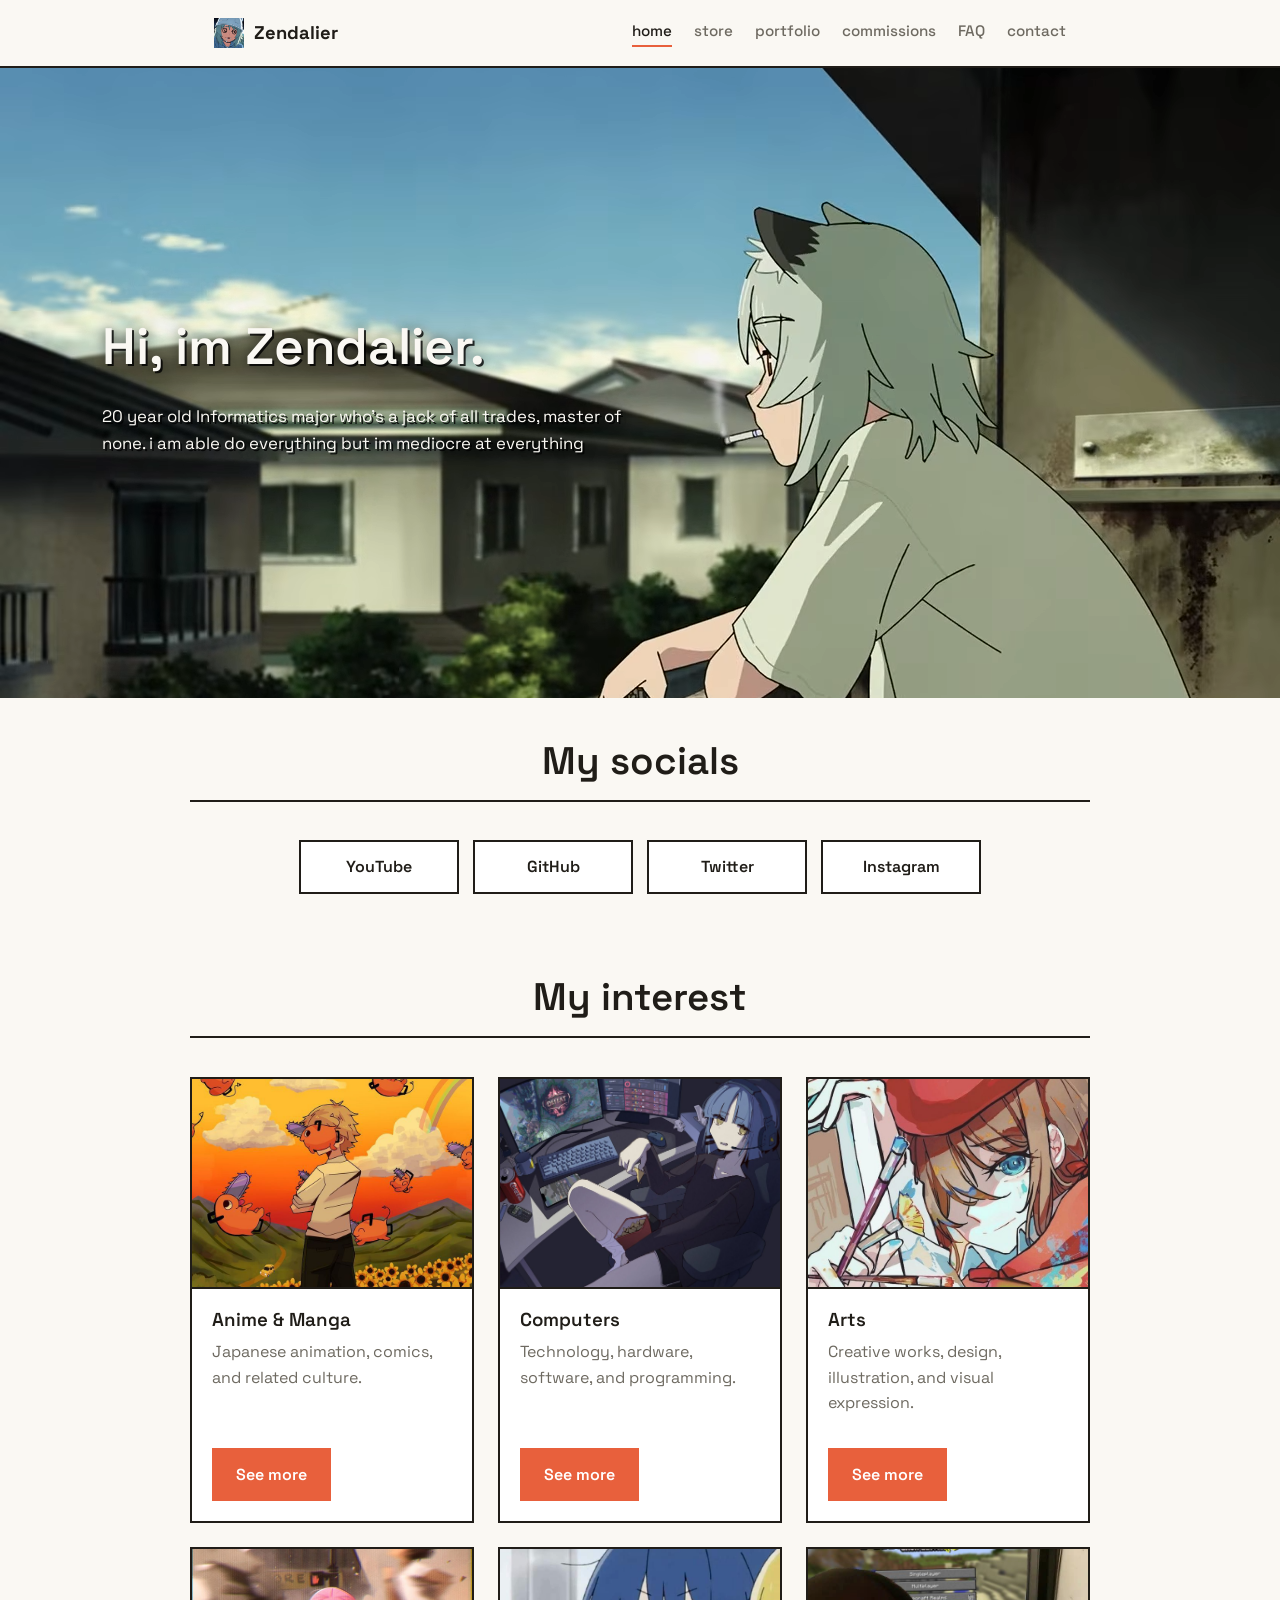
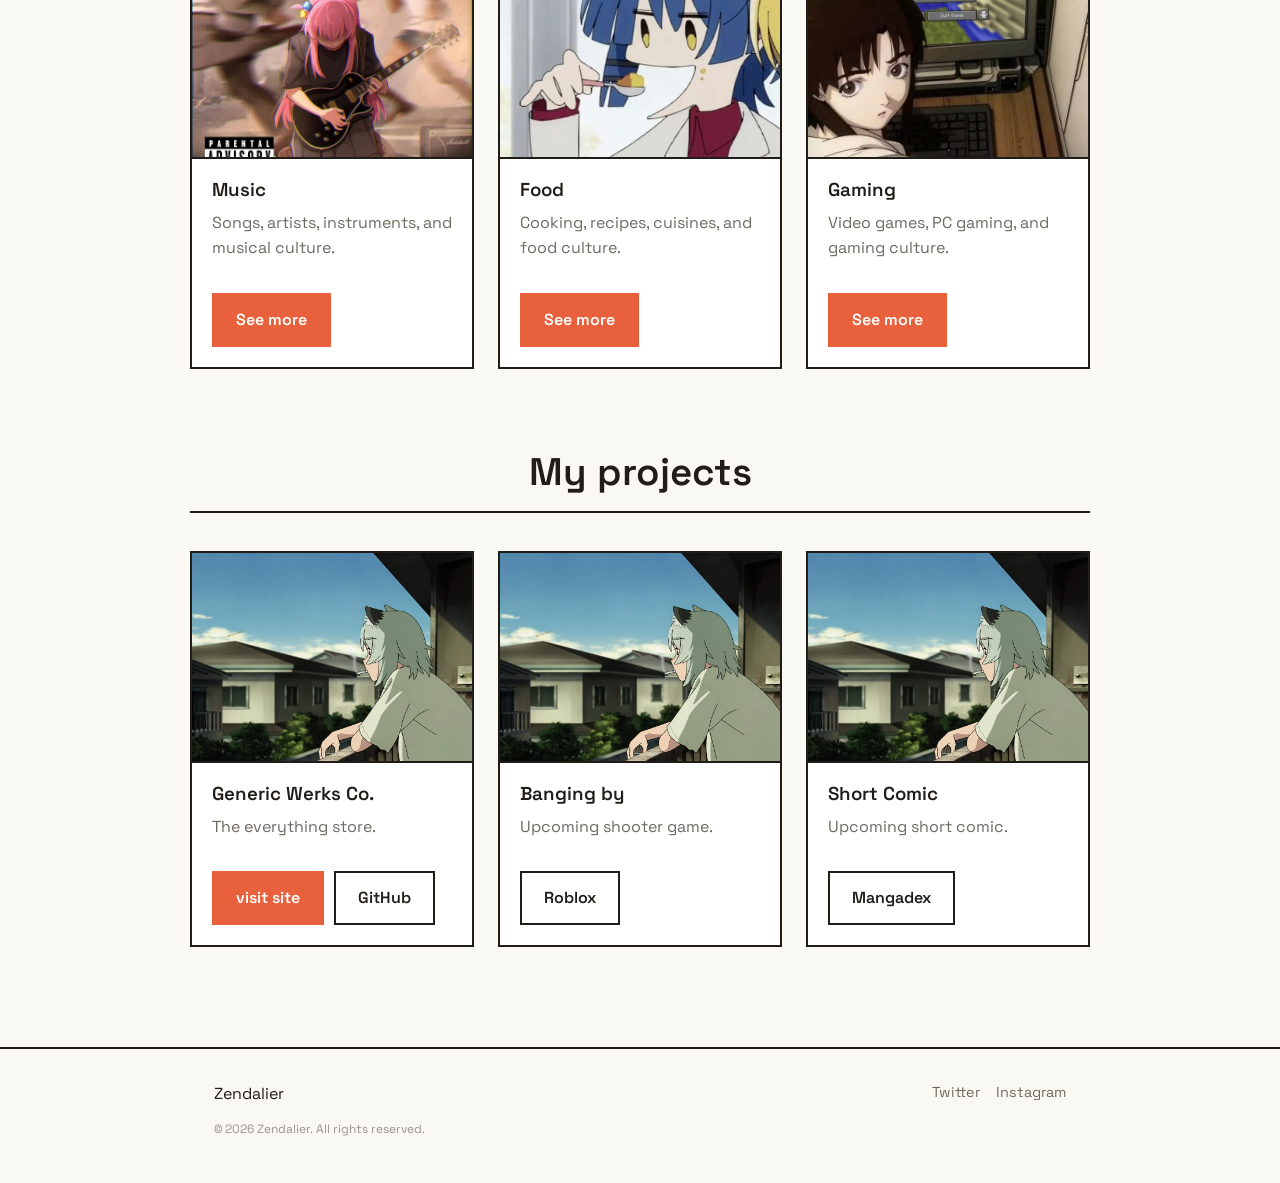
==== index.html @ 74c923c3 "initial commit" ====
<!DOCTYPE html>
<html lang="en">
<head>
  <meta charset="UTF-8">
  <meta name="viewport" content="width=device-width, initial-scale=1.0">
  <title>Zendalier</title>
  <meta name="description" content="I'm pretending to be an artist!">
  <link rel="stylesheet" href="css/style.css">
  <link rel="icon" type="image/svg+xml" href="favicon.svg">
</head>
<body>

  <header class="site-header">
    <div class="site-header__inner">
      <a class="brand" href="index.html">
        <img src="assets/images/logomark.jpg" alt="">
        Zendalier
      </a>
      <nav class="main-nav" id="main-nav">
        <a href="index.html" aria-current="page">home</a>
        <a href="store.html">store</a>
        <a href="portfolio.html">portfolio</a>
        <a href="commissions.html">commissions</a>
        <a href="faq.html">FAQ</a>
        <a href="contact.html">contact</a>
      </nav>
      <button class="nav-burger" id="nav-burger" aria-label="Toggle menu" aria-expanded="false" aria-controls="main-nav">
        <span></span><span></span><span></span>
      </button>
    </div>
  </header>

  <main>
    <section class="hero">
      <img class="hero__bg" src="assets/images/yanineko.png">
      <div class="hero__content container">
        <h1 class="hero__title">Hi, im Zendalier.</h1>
        <p class="hero__subtitle">20 year old Informatics major who's a jack of all trades, master of none. i am able do everything but im mediocre at everything</p>
      </div>
    </section>

    <section class="socials container">
      <h1 class="socials__title section-title">My socials</h1>
          <div class="socials__links">
            <a class="btn" href="https://www.youtube.com/@zendalier">YouTube</a>
            <a class="btn" href="https://github.com/zendalier">GitHub</a>
            <a class="btn" href="https://x.com/Zendalier">Twitter</a>
            <a class="btn" href="https://www.instagram.com/zendalier/">Instagram</a>

          </div>
    </section>

<section class="interest container">
      <h1 class="interest__title section-title">My interest</h1>
      <div class="card-grid">
        <div class="info-card">
          <img class="info-card__image" src="assets/images/DenjiFlowerBoy.jpg" alt="">
          <div class="info-card__body">
            <h3>Anime & Manga</h3>
            <p>Japanese animation, comics, and related culture.</p>
            <div class="info-card__actions">
              <a class="btn btn--primary" href="https://myanimelist.net/profile/zendalier" target="_blank" rel="noopener">See more</a>
            </div>
          </div>
        </div>
        <div class="info-card">
          <img class="info-card__image" src="assets/images/RyoYamada.jpg" alt="">
          <div class="info-card__body">
            <h3>Computers</h3>
            <p>Technology, hardware, software, and programming.</p>
            <div class="info-card__actions">
              <a class="btn btn--primary" href="https://myanimelist.net/profile/zendalier" target="_blank" rel="noopener">See more</a>
            </div>
          </div>
        </div>
        <div class="info-card">
          <img class="info-card__image" src="assets/images/Artist.jpg" alt="">
          <div class="info-card__body">
            <h3>Arts</h3>
            <p>Creative works, design, illustration, and visual expression.</p>
            <div class="info-card__actions">
              <a class="btn btn--primary" href="https://myanimelist.net/profile/zendalier" target="_blank" rel="noopener">See more</a>
            </div>
          </div>
        </div>
        <div class="info-card">
          <img class="info-card__image" src="assets/images/Bocchi.jpg" alt="">
          <div class="info-card__body">
            <h3>Music</h3>
            <p>Songs, artists, instruments, and musical culture.</p>
            <div class="info-card__actions">
              <a class="btn btn--primary" href="https://myanimelist.net/profile/zendalier" target="_blank" rel="noopener">See more</a>
            </div>
          </div>
        </div>
        <div class="info-card">
          <img class="info-card__image" src="assets/images/RyoEat.jpg" alt="">
          <div class="info-card__body">
            <h3>Food</h3>
            <p>Cooking, recipes, cuisines, and food culture.</p>
            <div class="info-card__actions">
              <a class="btn btn--primary" href="https://myanimelist.net/profile/zendalier" target="_blank" rel="noopener">See more</a>
            </div>
          </div>
        </div>
        <div class="info-card">
          <img class="info-card__image" src="assets/images/LainMinecraft.jpg" alt="">
          <div class="info-card__body">
            <h3>Gaming</h3>
            <p>Video games, PC gaming, and gaming culture.</p>
            <div class="info-card__actions">
              <a class="btn btn--primary" href="https://myanimelist.net/profile/zendalier" target="_blank" rel="noopener">See more</a>
            </div>
          </div>
        </div>
      </div>
    </section>

    <section class="projects container">
      <h1 class="projects__title section-title">My projects</h1>
      <div class="card-grid">
        <div class="info-card">
          <img class="info-card__image" src="assets/images/yanineko.png" alt="">
          <div class="info-card__body">
            <h3>Generic Werks Co.</h3>
            <p>The everything store.</p>
            <div class="info-card__actions">
              <a class="btn btn--primary" href="#" target="_blank" rel="noopener">visit site </a>
              <a class="btn" href="#" target="_blank" rel="noopener">GitHub </a>
            </div>
          </div>
        </div>
        <div class="info-card">
          <img class="info-card__image" src="assets/images/yanineko.png" alt="">
          <div class="info-card__body">
            <h3>Banging by</h3>
            <p>Upcoming shooter game.</p>
            <div class="info-card__actions">
              <a class="btn" href="#" target="_blank" rel="noopener">Roblox </a>
            </div>
          </div>
        </div>
        <div class="info-card">
          <img class="info-card__image" src="assets/images/yanineko.png" alt="">
          <div class="info-card__body">
            <h3>Short Comic</h3>
            <p>Upcoming short comic.</p>
            <div class="info-card__actions">
              <a class="btn" href="#" target="_blank" rel="noopener">Mangadex </a>
            </div>
          </div>
        </div>
      </div>
    </section>
  </main>

  <footer class="site-footer">
    <div class="site-footer__inner">
      <span>Zendalier</span>
      <div class="site-footer__socials">
        <a href="https://x.com/Zendalier" >Twitter</a>
        <a href="https://www.instagram.com/zendalier/" >Instagram</a>
      </div>
      <p class="site-footer__legal">&copy; 2026 Zendalier. All rights reserved.</p>
    </div>
  </footer>

  <script src="js/script.js"></script>
</body>
</html>
---- css/style.css ----
/* =========================================================
   TOKENS — change these to re-theme the whole site
   ========================================================= */
@import url('https://fonts.googleapis.com/css2?family=Space+Grotesk:wght@400;500;600;700&display=swap');

:root {
  --color-bg: #FAF8F3;
  --color-surface: #FFFFFF;
  --color-ink: #201D18;
  --color-ink-soft: #6E6A61;
  --color-border: #E7E2D6;
  --color-accent: #E8603C;
  --color-accent-ink: #7A2E17;

  --font-display: 'Space Grotesk', ui-rounded, system-ui, sans-serif;
  --font-body: 'Space Grotesk', system-ui, sans-serif;

  --radius-md: 0px;
  --radius-lg: 0px;
  --content-width: 900px;
}

/* =========================================================
   RESET / BASE
   ========================================================= */
* { box-sizing: border-box; }
body {
  margin: 0;
  background: var(--color-bg);
  color: var(--color-ink);
  font-family: var(--font-body);
  line-height: 1.6;
}
img { max-width: 100%; display: block; }
a { color: inherit; text-decoration: none; }
h1, h2, h3 {
  font-family: var(--font-display);
  font-weight: 600;
  line-height: 1.2;
  margin: 0 0 0.5em;
}
p { margin: 0 0 1em; color: var(--color-ink-soft); }
:focus-visible { outline: 3px solid var(--color-accent); outline-offset: 2px; }

.container {
  max-width: var(--content-width);
  margin: 0 auto;
  padding: 0 24px;
}

.section-title {
  padding-bottom: 16px;
  border-bottom: 2px solid var(--color-ink);
  margin-bottom: 1em;
}

/* =========================================================
   BUTTONS
   ========================================================= */
.btn {
  display: inline-flex;
  align-items: center;
  gap: 8px;
  padding: 12px 22px; 
  border-radius: 0px;
  border: 2px solid var(--color-ink);
  background: var(--color-surface);
  color: var(--color-ink);
  font-family: var(--font-display);
  font-weight: 600;
}
.btn:hover { background: var(--color-ink); color: var(--color-surface); }
.btn--primary { background: var(--color-accent); border-color: var(--color-accent); color: var(--color-surface); }
.btn--primary:hover { background: var(--color-accent-ink); border-color: var(--color-accent-ink); }

/* =========================================================
   HEADER / NAV
   ========================================================= */
.site-header {
  border-bottom: 2px solid var(--color-ink);
}
.site-header__inner {
  max-width: var(--content-width);
  margin: 0 auto;
  padding: 18px 24px;
  display: flex;
  align-items: center;
  gap: 24px;
}
.brand {
  display: flex;
  align-items: center;
  gap: 10px;
  margin-right: auto;
  font-family: var(--font-display);
  font-weight: 700;
  font-size: 1.15rem;
}
.brand img { width: 30px; height: 30px; }

.main-nav {
  display: flex;
  gap: 22px;
}
.main-nav a {
  font-size: 0.95rem;
  font-weight: 500;
  color: var(--color-ink-soft);
  border-bottom: 2px solid transparent;
  padding-bottom: 2px;
}
.main-nav a:hover,
.main-nav a[aria-current="page"] {
  color: var(--color-ink);
  border-bottom-color: var(--color-accent);
}

.nav-burger {
  display: none;
  flex-direction: column;
  gap: 5px;
  width: 30px;
  background: none;
  border: none;
}
.nav-burger span { display: block; height: 2px; background: var(--color-ink); }

@media (max-width: 640px) {
  .main-nav {
    position: absolute;
    left: 0; right: 0; top: 68px;
    background: var(--color-bg);
    border-bottom: 2px solid var(--color-ink);
    flex-direction: column;
    padding: 14px 24px 18px;
    gap: 10px;
    display: none;
  }
  .main-nav.is-open { display: flex; }
  .nav-burger { display: flex; }
}

/* =========================================================
   HERO (home page)
   ========================================================= */
.hero { padding: 64px 0 40px; }
.hero__title { font-size: clamp(2.2rem, 5vw, 3.2rem); }
.hero__title span { color: var(--color-accent); }
.hero__subtitle { max-width: 50ch; font-size: 1.05rem; }
.hero__actions { display: flex; gap: 14px; margin-top: 8px; flex-wrap: wrap; }

.hero {
  position: relative;
  overflow: hidden;
  min-height: 70vh;
  display: flex;
  align-items: center;
}
.hero__bg {
  position: absolute;
  inset: 0;
  width: 100%;
  height: 100%;
  object-fit: cover;
  object-position: center;
  z-index: 0;
}
.hero__content {
  position: relative;
  z-index: 1;
  margin: 0;
  padding-left: clamp(24px, 8vw, 125px);
  padding-right: 24px;
}
.hero__content .hero__title,
.hero__content .hero__subtitle {
  color: var(--color-bg);
  text-shadow: 2px 2px 0 rgba(0,0,0,0.8), 0 0 12px rgba(0,0,0,0.5);
}

/* =========================================================
   GENERIC PAGE SECTIONS
   ========================================================= */
.page-hero { padding: 56px 0 8px; }
.page-hero h1 { font-size: clamp(2rem, 4vw, 2.6rem); }
.page-hero p { max-width: 60ch; }

.prose { padding: 16px 0 80px; }
.prose h2 { margin-top: 1.6em; font-size: 1.3rem; color: var(--color-ink); }
.prose p { max-width: 66ch; }

/* SOCIALS SECTION */
.socials { padding: 40px 0 40px; text-align: center; }
.socials__title { font-size: clamp(2.2rem, 3vw, 3.2rem); }

.socials__links {
  display: flex;
  justify-content: center;
  flex-wrap: wrap;
  gap: 14px;
  margin-top: 20px;
}
.socials__links .btn {
  min-width: 160px;
  justify-content: center;
}

/* PROJECTS SECTION */
.projects { padding: 40px 0 40px; text-align: center; }
.projects__title { font-size: clamp(2.2rem, 3vw, 3.2rem); }

/* INTEREST SECTION */
.interest { padding: 40px 0 40px; text-align: center; }
.interest__title { font-size: clamp(2.2rem, 3vw, 3.2rem); }

.card-grid {
  display: grid;
  grid-template-columns: repeat(auto-fit, minmax(240px, 1fr));
  gap: 24px;
  margin-top: 24px;
  text-align: left;
}
.info-card {
  display: flex;
  flex-direction: column;
  border: 2px solid var(--color-ink);
  background: var(--color-surface);
}
.info-card__image {
  width: 100%;
  aspect-ratio: 4 / 3;
  object-fit: cover;
  border-bottom: 2px solid var(--color-ink);
}
.info-card__body {
  padding: 20px;
  display: flex;
  flex-direction: column;
  gap: 8px;
  flex: 1;
}
.info-card__body h3 { margin: 0; }
.info-card__body p { flex: 1; }
.info-card__actions {
  display: flex;
  gap: 10px;
  flex-wrap: wrap;
  margin-top: 8px;
}

/* Store redirect page */
.store-card {
  margin-top: 24px;
  padding: 32px;
  border: 2px solid var(--color-ink);
  border-radius: var(--radius-md);
  background: var(--color-surface);
  max-width: 480px;
}
.store-card p { margin-bottom: 20px; }

.portfolio-card {
  margin-top: 24px;
  padding: 32px;
  border: 2px solid var(--color-ink);
  border-radius: var(--radius-md);
  background: var(--color-surface);
  width: 100%;
}
.portfolio-card p { margin-bottom: 20px; }

/* FAQ accordion (native <details>, no JS) */
.faq-item { border-bottom: 1px solid var(--color-border); padding: 16px 0; }
.faq-item summary {
  cursor: pointer;
  font-family: var(--font-display);
  font-weight: 600;
  color: var(--color-ink);
}

.faq-item p { margin: 10px 0 0; }

/* Contact links */
.contact-links {
  display: flex;
  flex-direction: column;
  gap: 12px;
  max-width: 360px;
  margin-top: 24px;
}
.contact-links a {
  display: flex;
  align-items: center;
  justify-content: space-between;
  padding: 14px 18px;
  border: 1.5px solid var(--color-border);
  border-radius: var(--radius-md);
  background: var(--color-surface);
  color: var(--color-ink);
  font-weight: 500;
}
.contact-links a:hover { border-color: var(--color-accent); color: var(--color-accent-ink); }

/* =========================================================
   FOOTER
   ========================================================= */
.site-footer {
  margin-top: 60px;
  border-top: 2px solid var(--color-ink);
}
.site-footer__inner {
  max-width: var(--content-width);
  margin: 0 auto;
  padding: 32px 24px;
  display: flex;
  flex-wrap: wrap;
  justify-content: space-between;
  gap: 14px;
}
.site-footer__socials { display: flex; gap: 16px; }
.site-footer__socials a { font-size: 0.9rem; color: var(--color-ink-soft); }
.site-footer__socials a:hover { color: var(--color-accent-ink); }
.site-footer__legal { width: 100%; font-size: 0.75rem; color: var(--color-ink-soft); opacity: 0.7; }
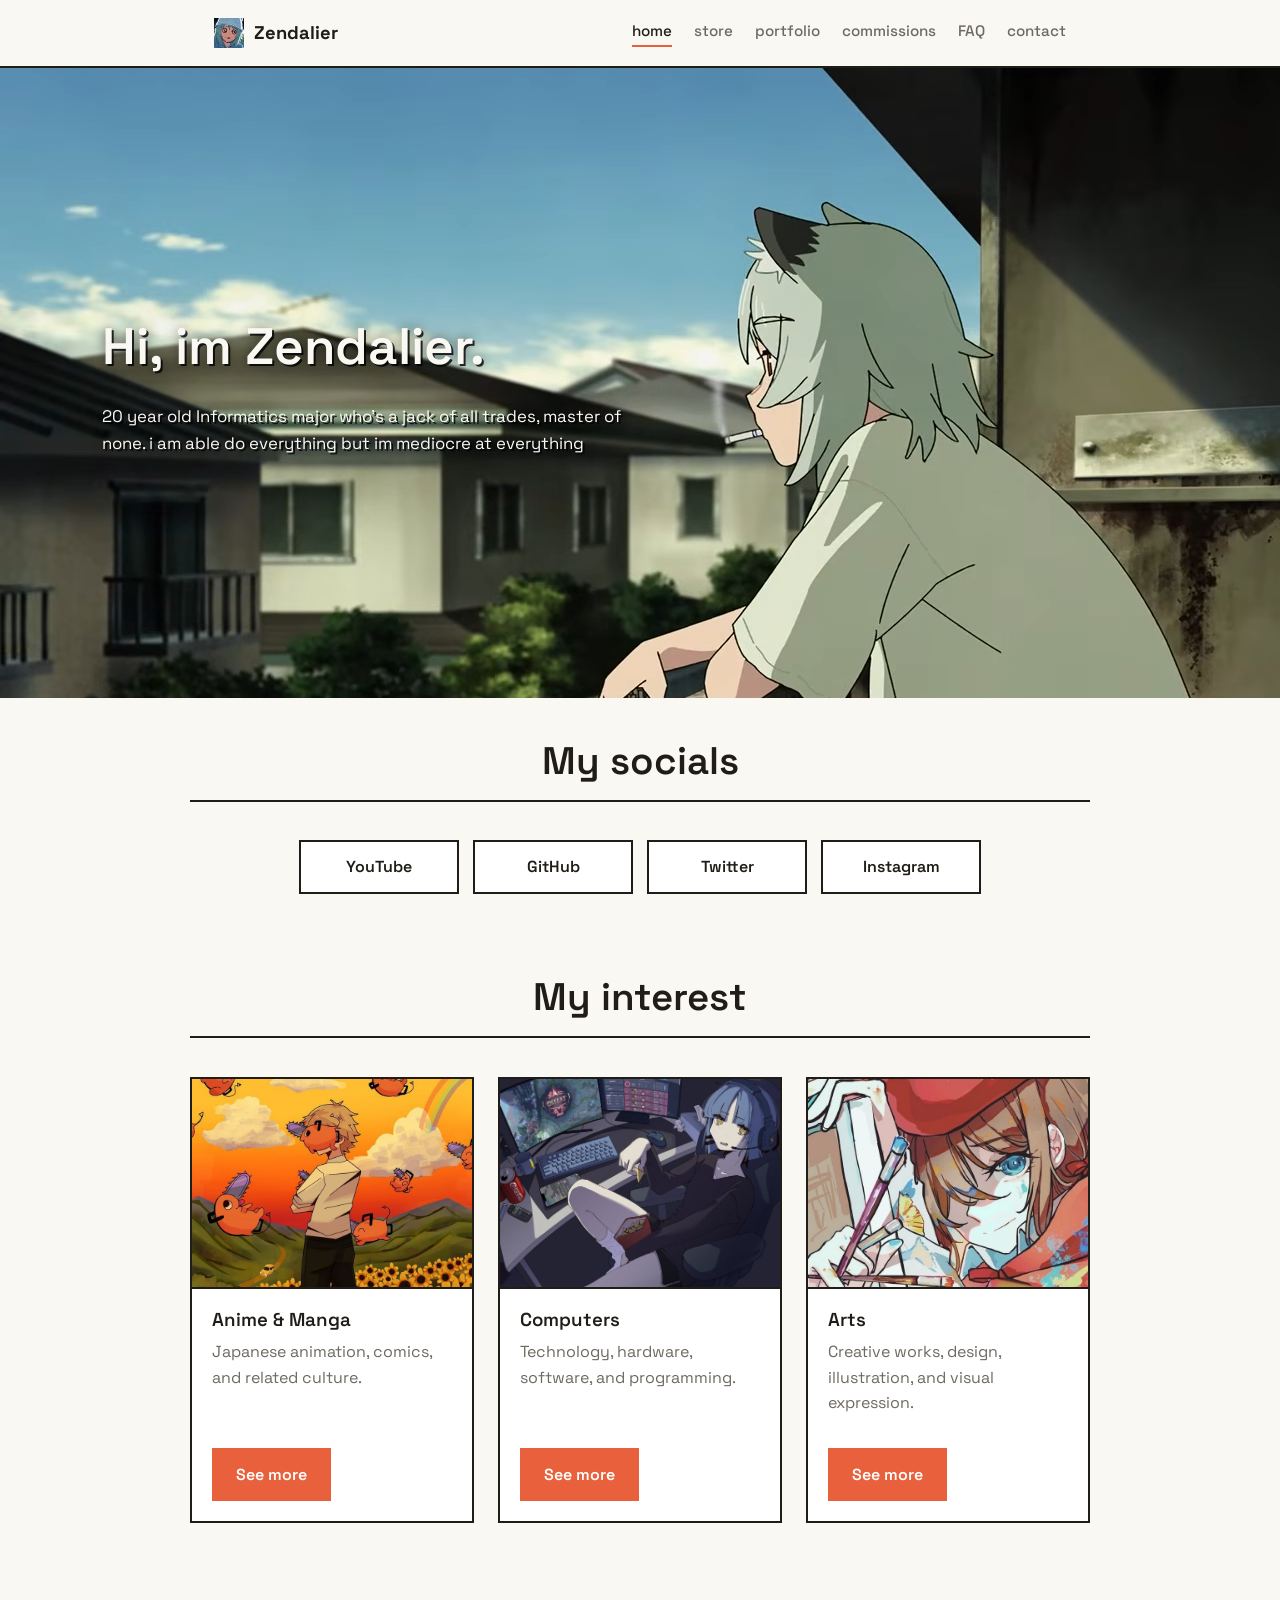
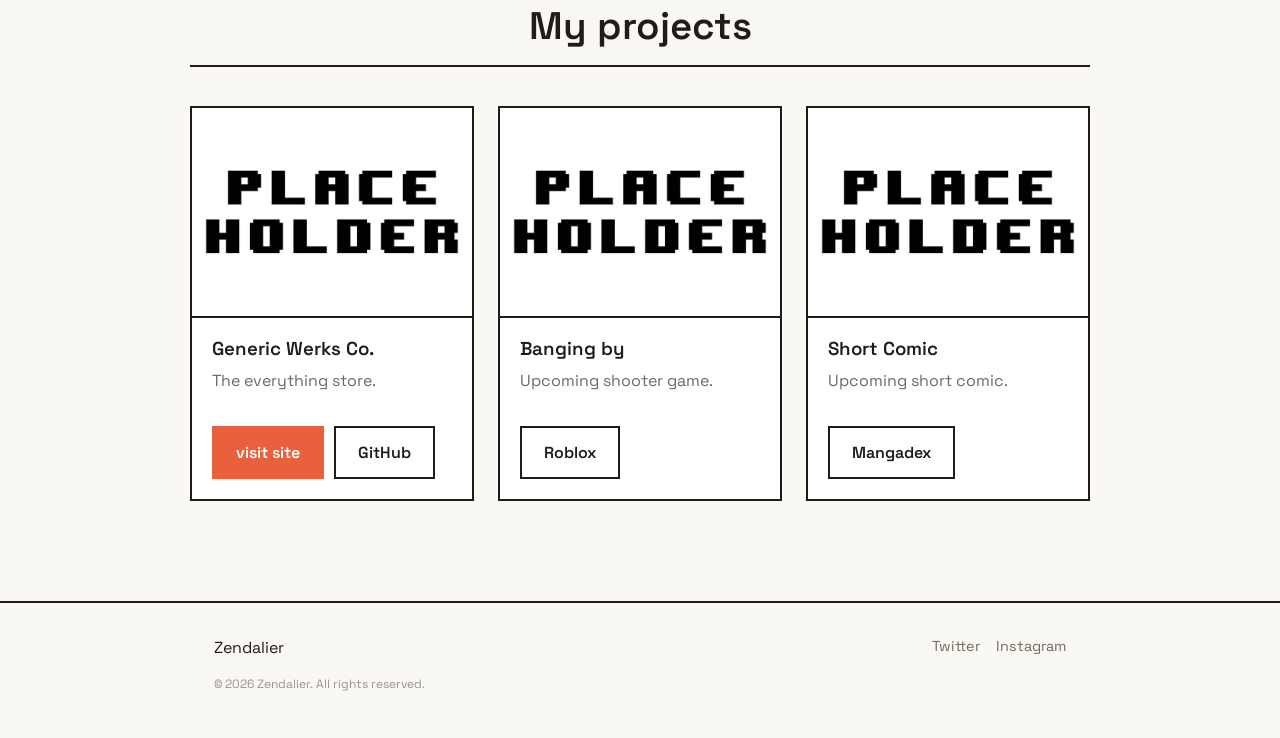
==== commit 7e836d11: "further updates" ====
--- a/index.html
+++ b/index.html
@@ -4,7 +4,7 @@
   <meta charset="UTF-8">
   <meta name="viewport" content="width=device-width, initial-scale=1.0">
   <title>Zendalier</title>
-  <meta name="description" content="I'm pretending to be an artist!">
+  <meta name="description" content="Larpitect">
   <link rel="stylesheet" href="css/style.css">
   <link rel="icon" type="image/svg+xml" href="favicon.svg">
 </head>
@@ -69,7 +69,7 @@
             <h3>Computers</h3>
             <p>Technology, hardware, software, and programming.</p>
             <div class="info-card__actions">
-              <a class="btn btn--primary" href="https://myanimelist.net/profile/zendalier" target="_blank" rel="noopener">See more</a>
+              <a class="btn btn--primary" href="computers.html" target="_blank" rel="noopener">See more</a>
             </div>
           </div>
         </div>
@@ -79,37 +79,7 @@
             <h3>Arts</h3>
             <p>Creative works, design, illustration, and visual expression.</p>
             <div class="info-card__actions">
-              <a class="btn btn--primary" href="https://myanimelist.net/profile/zendalier" target="_blank" rel="noopener">See more</a>
-            </div>
-          </div>
-        </div>
-        <div class="info-card">
-          <img class="info-card__image" src="assets/images/Bocchi.jpg" alt="">
-          <div class="info-card__body">
-            <h3>Music</h3>
-            <p>Songs, artists, instruments, and musical culture.</p>
-            <div class="info-card__actions">
-              <a class="btn btn--primary" href="https://myanimelist.net/profile/zendalier" target="_blank" rel="noopener">See more</a>
-            </div>
-          </div>
-        </div>
-        <div class="info-card">
-          <img class="info-card__image" src="assets/images/RyoEat.jpg" alt="">
-          <div class="info-card__body">
-            <h3>Food</h3>
-            <p>Cooking, recipes, cuisines, and food culture.</p>
-            <div class="info-card__actions">
-              <a class="btn btn--primary" href="https://myanimelist.net/profile/zendalier" target="_blank" rel="noopener">See more</a>
-            </div>
-          </div>
-        </div>
-        <div class="info-card">
-          <img class="info-card__image" src="assets/images/LainMinecraft.jpg" alt="">
-          <div class="info-card__body">
-            <h3>Gaming</h3>
-            <p>Video games, PC gaming, and gaming culture.</p>
-            <div class="info-card__actions">
-              <a class="btn btn--primary" href="https://myanimelist.net/profile/zendalier" target="_blank" rel="noopener">See more</a>
+              <a class="btn btn--primary" href="https://www.pixiv.net/en/users/73296702" target="_blank" rel="noopener">See more</a>
             </div>
           </div>
         </div>
@@ -120,7 +90,7 @@
       <h1 class="projects__title section-title">My projects</h1>
       <div class="card-grid">
         <div class="info-card">
-          <img class="info-card__image" src="assets/images/yanineko.png" alt="">
+          <img class="info-card__image" src="assets/images/placeholder.jpg" alt="">
           <div class="info-card__body">
             <h3>Generic Werks Co.</h3>
             <p>The everything store.</p>
@@ -131,7 +101,7 @@
           </div>
         </div>
         <div class="info-card">
-          <img class="info-card__image" src="assets/images/yanineko.png" alt="">
+          <img class="info-card__image" src="assets/images/placeholder.jpg" alt="">
           <div class="info-card__body">
             <h3>Banging by</h3>
             <p>Upcoming shooter game.</p>
@@ -141,7 +111,7 @@
           </div>
         </div>
         <div class="info-card">
-          <img class="info-card__image" src="assets/images/yanineko.png" alt="">
+          <img class="info-card__image" src="assets/images/placeholder.jpg" alt="">
           <div class="info-card__body">
             <h3>Short Comic</h3>
             <p>Upcoming short comic.</p>
--- a/css/style.css
+++ b/css/style.css
@@ -248,6 +248,42 @@
   margin-top: 8px;
 }
 
+/*portfolio page*/
+.portfolio-card-grid {
+  display: grid;
+  grid-template-columns: repeat(auto-fit, minmax(240px, 1fr));
+  gap: 24px;
+  margin-top: 24px;
+  text-align: left;
+}
+.portfolio-info-card {
+  display: flex;
+  flex-direction: row;
+  border: 2px solid var(--color-ink);
+  background: var(--color-surface);
+}
+.portfolio-info-card__image {
+  width: 240px;
+  aspect-ratio: 4 / 3;
+  object-fit: cover;
+  border-right: 2px solid var(--color-ink);
+}
+.portfolio-info-card__body {
+  padding: 20px;
+  display: flex;
+  flex-direction: column;
+  gap: 8px;
+  flex: 1;
+}
+.portfolio-info-card__body h3 { margin: 0; }
+.portfolio-info-card__body p { flex: 1; }
+.portfolio-info-card__actions {
+  display: flex;
+  gap: 10px;
+  flex-wrap: wrap;
+  margin-top: 8px;
+}
+
 /* Store redirect page */
 .store-card {
   margin-top: 24px;
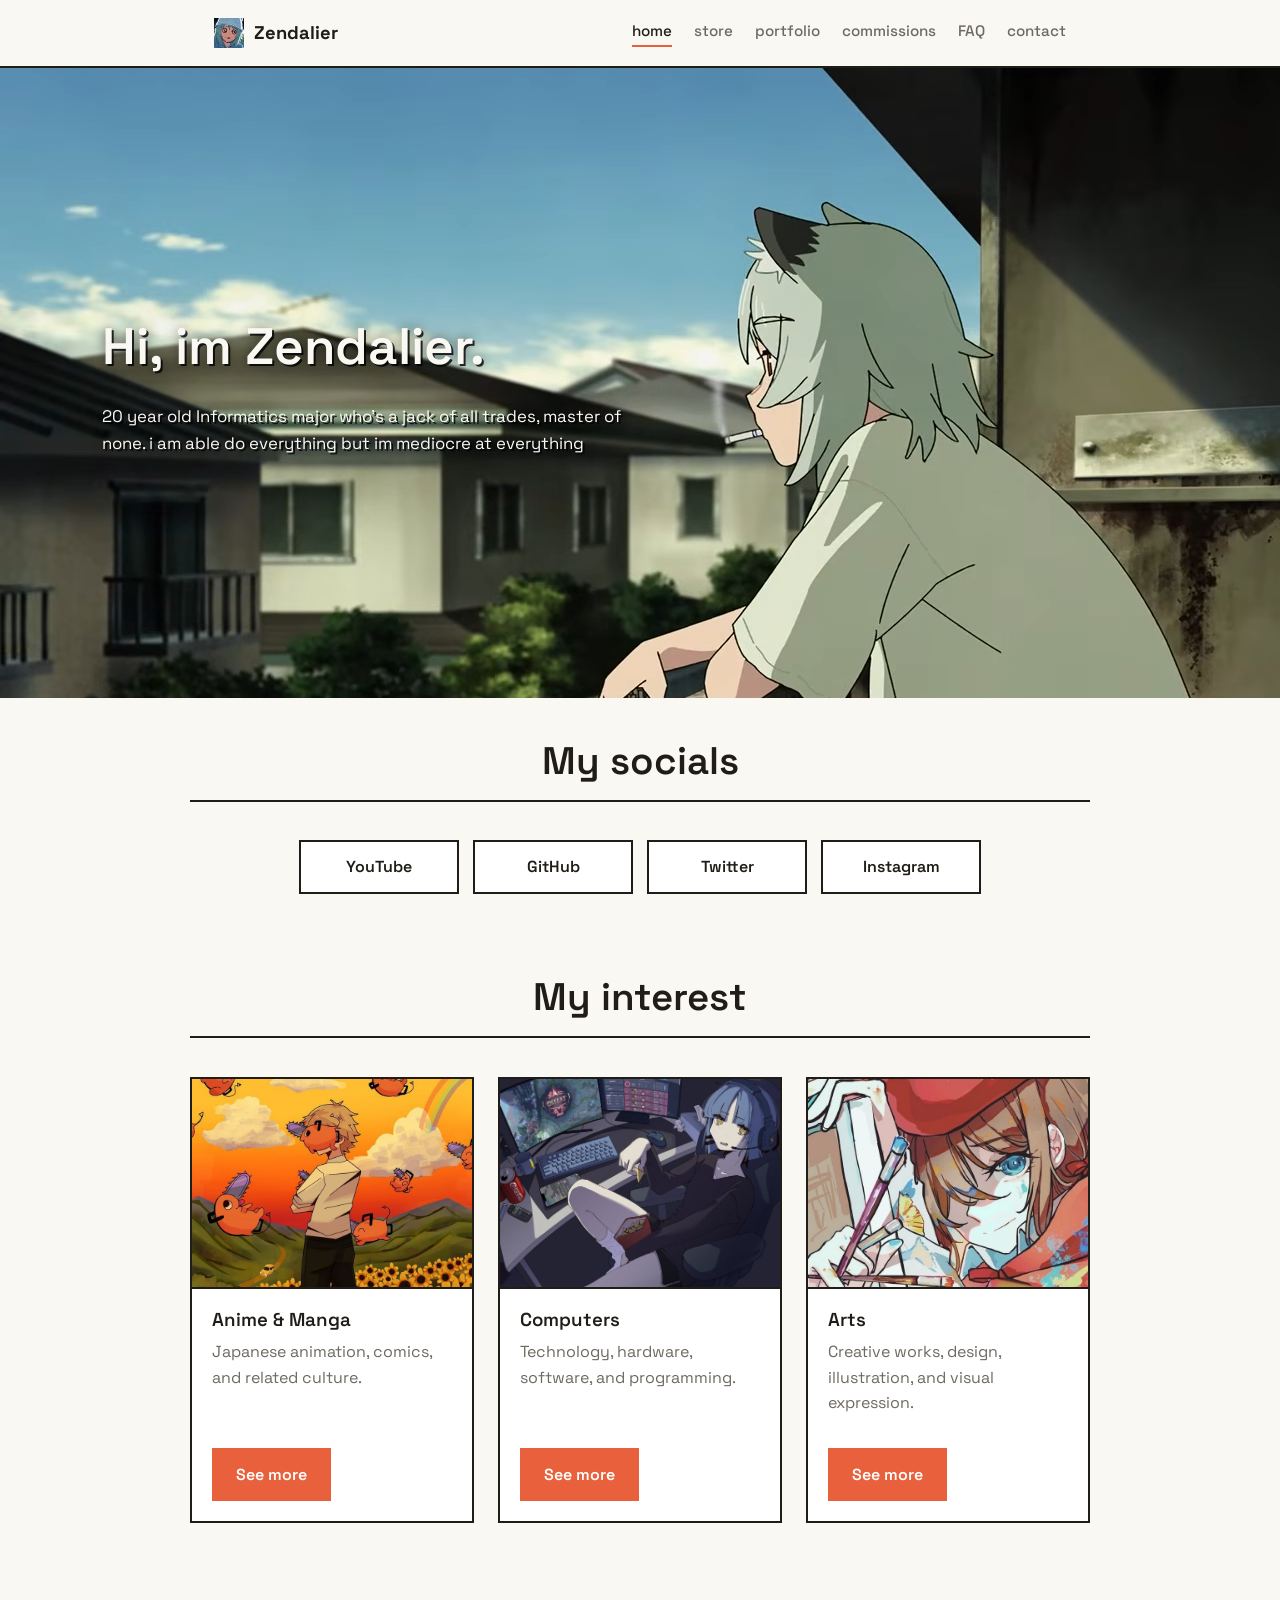
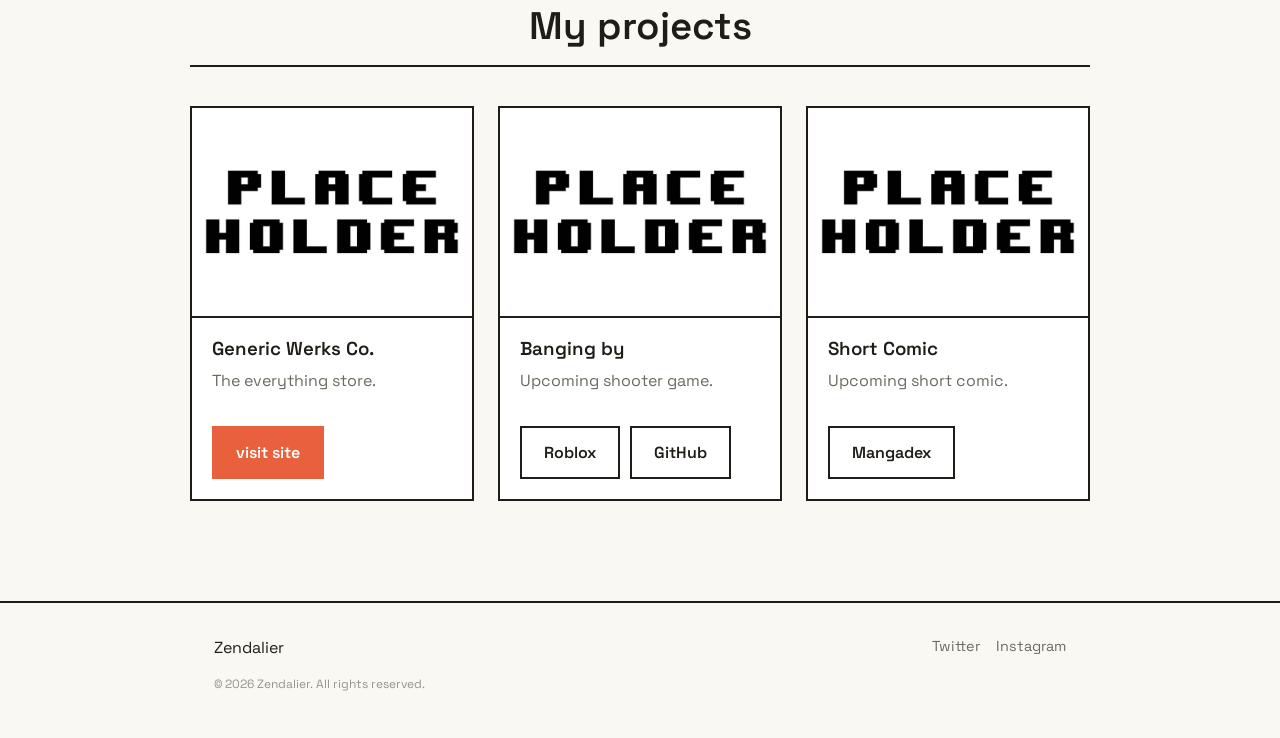
==== commit 38d0b285: "moved button" ====
--- a/index.html
+++ b/index.html
@@ -96,7 +96,6 @@
             <p>The everything store.</p>
             <div class="info-card__actions">
               <a class="btn btn--primary" href="#" target="_blank" rel="noopener">visit site </a>
-              <a class="btn" href="#" target="_blank" rel="noopener">GitHub </a>
             </div>
           </div>
         </div>
@@ -107,6 +106,7 @@
             <p>Upcoming shooter game.</p>
             <div class="info-card__actions">
               <a class="btn" href="#" target="_blank" rel="noopener">Roblox </a>
+              <a class="btn" href="#" target="_blank" rel="noopener">GitHub </a>
             </div>
           </div>
         </div>
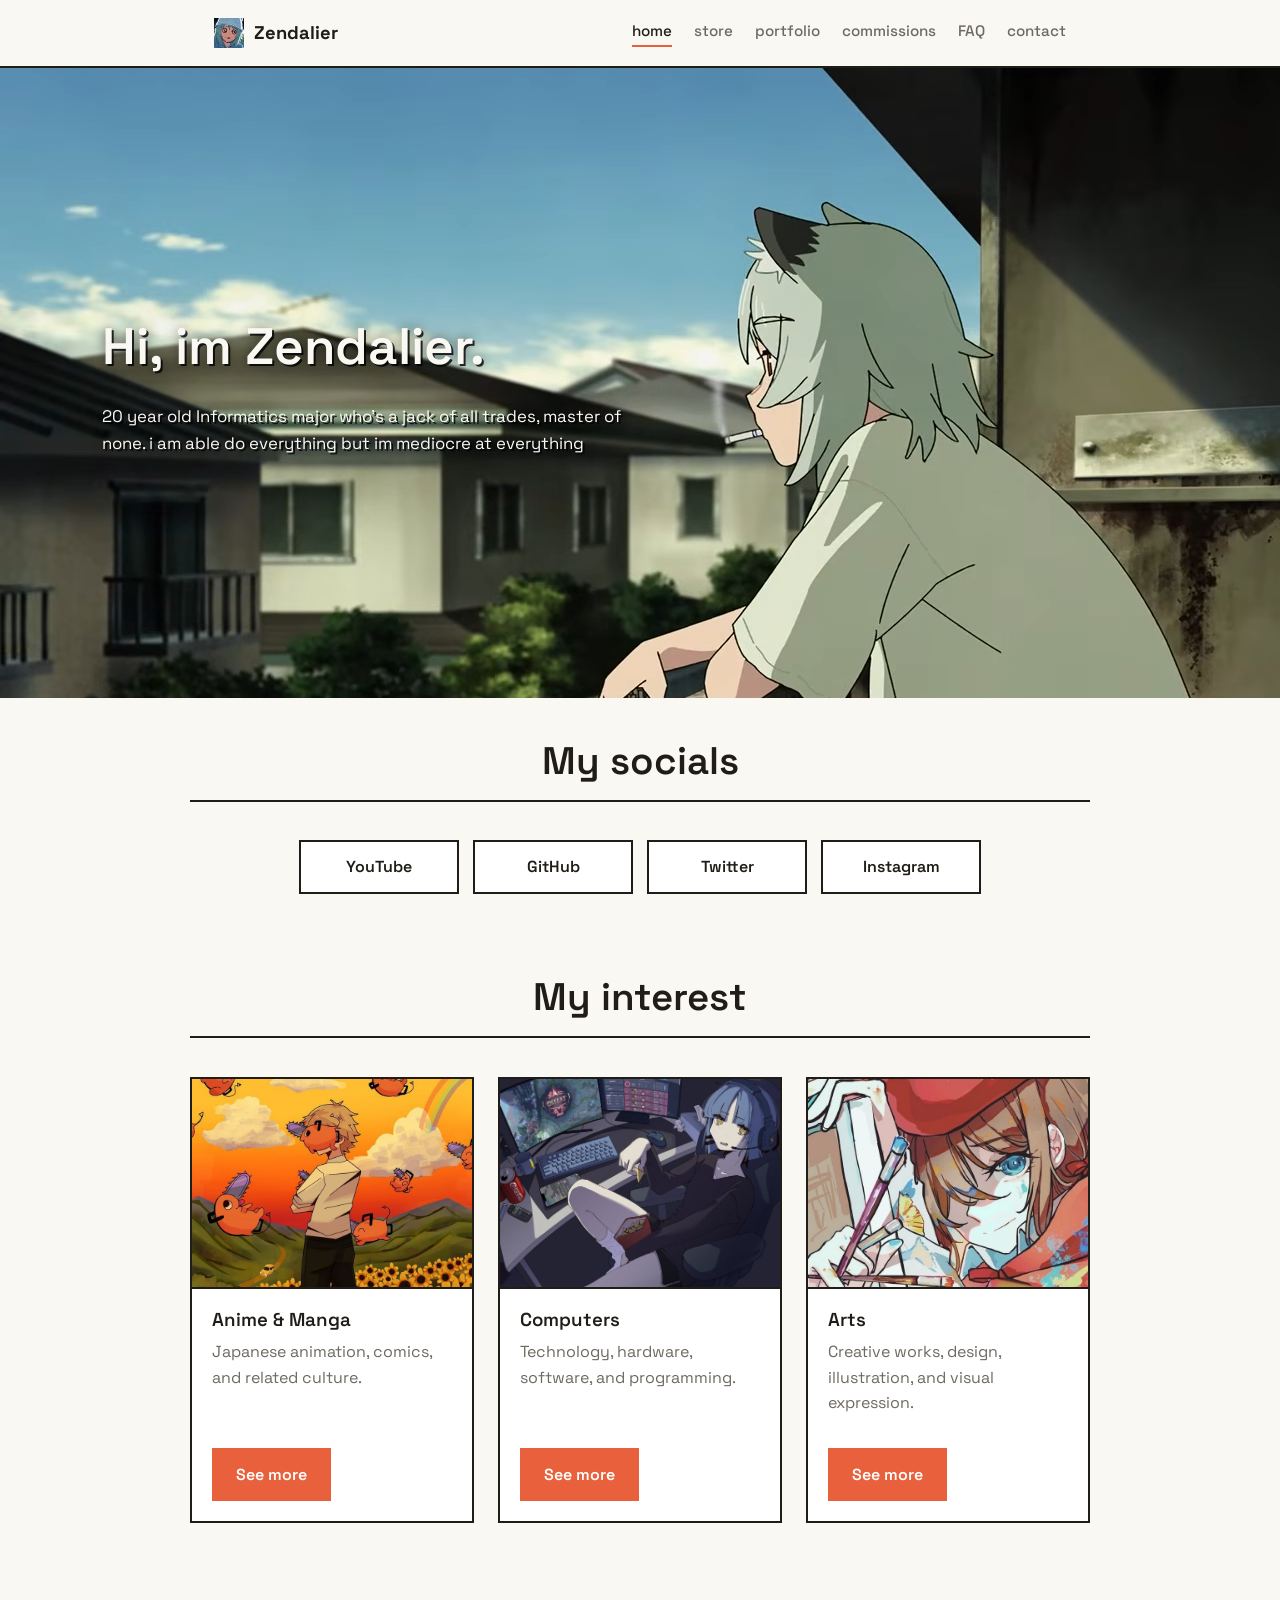
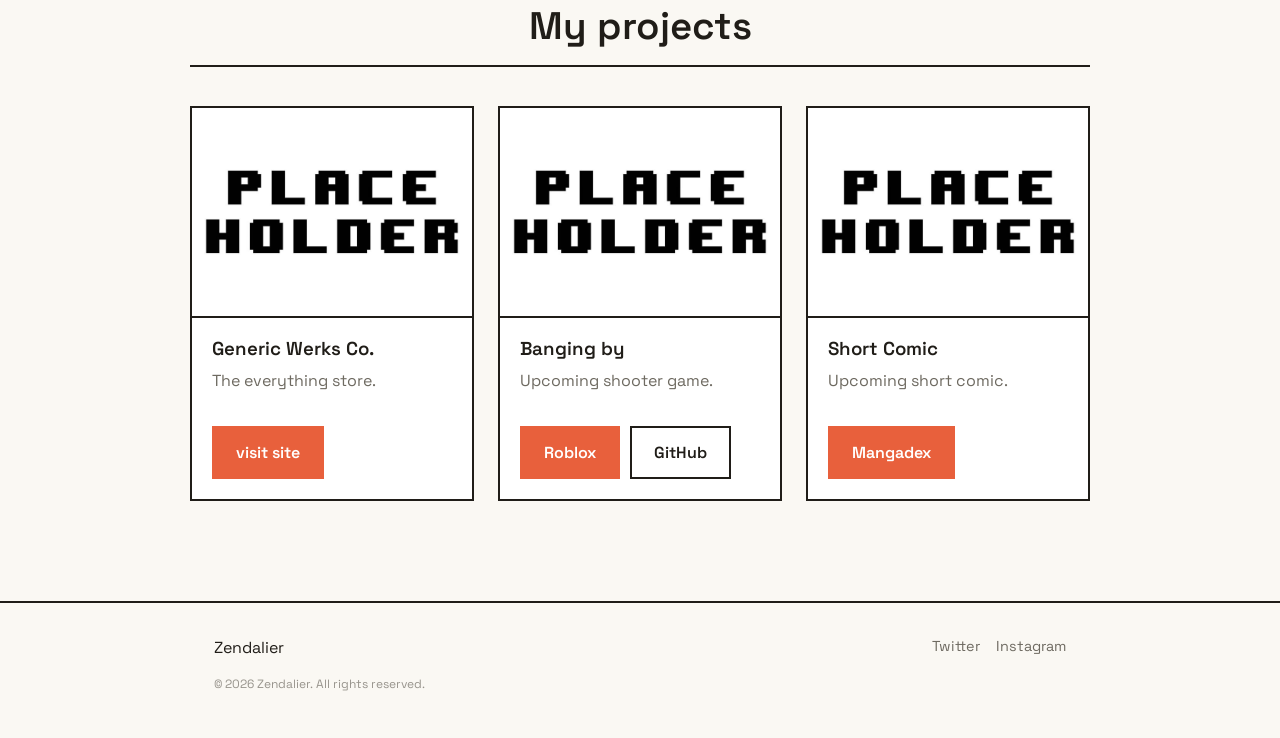
==== commit 907ac275: "updated buttons" ====
--- a/index.html
+++ b/index.html
@@ -105,7 +105,7 @@
             <h3>Banging by</h3>
             <p>Upcoming shooter game.</p>
             <div class="info-card__actions">
-              <a class="btn" href="#" target="_blank" rel="noopener">Roblox </a>
+              <a class="btn btn--primary" href="#" target="_blank" rel="noopener">Roblox </a>
               <a class="btn" href="#" target="_blank" rel="noopener">GitHub </a>
             </div>
           </div>
@@ -116,7 +116,7 @@
             <h3>Short Comic</h3>
             <p>Upcoming short comic.</p>
             <div class="info-card__actions">
-              <a class="btn" href="#" target="_blank" rel="noopener">Mangadex </a>
+              <a class="btn btn--primary" href="#" target="_blank" rel="noopener">Mangadex </a>
             </div>
           </div>
         </div>
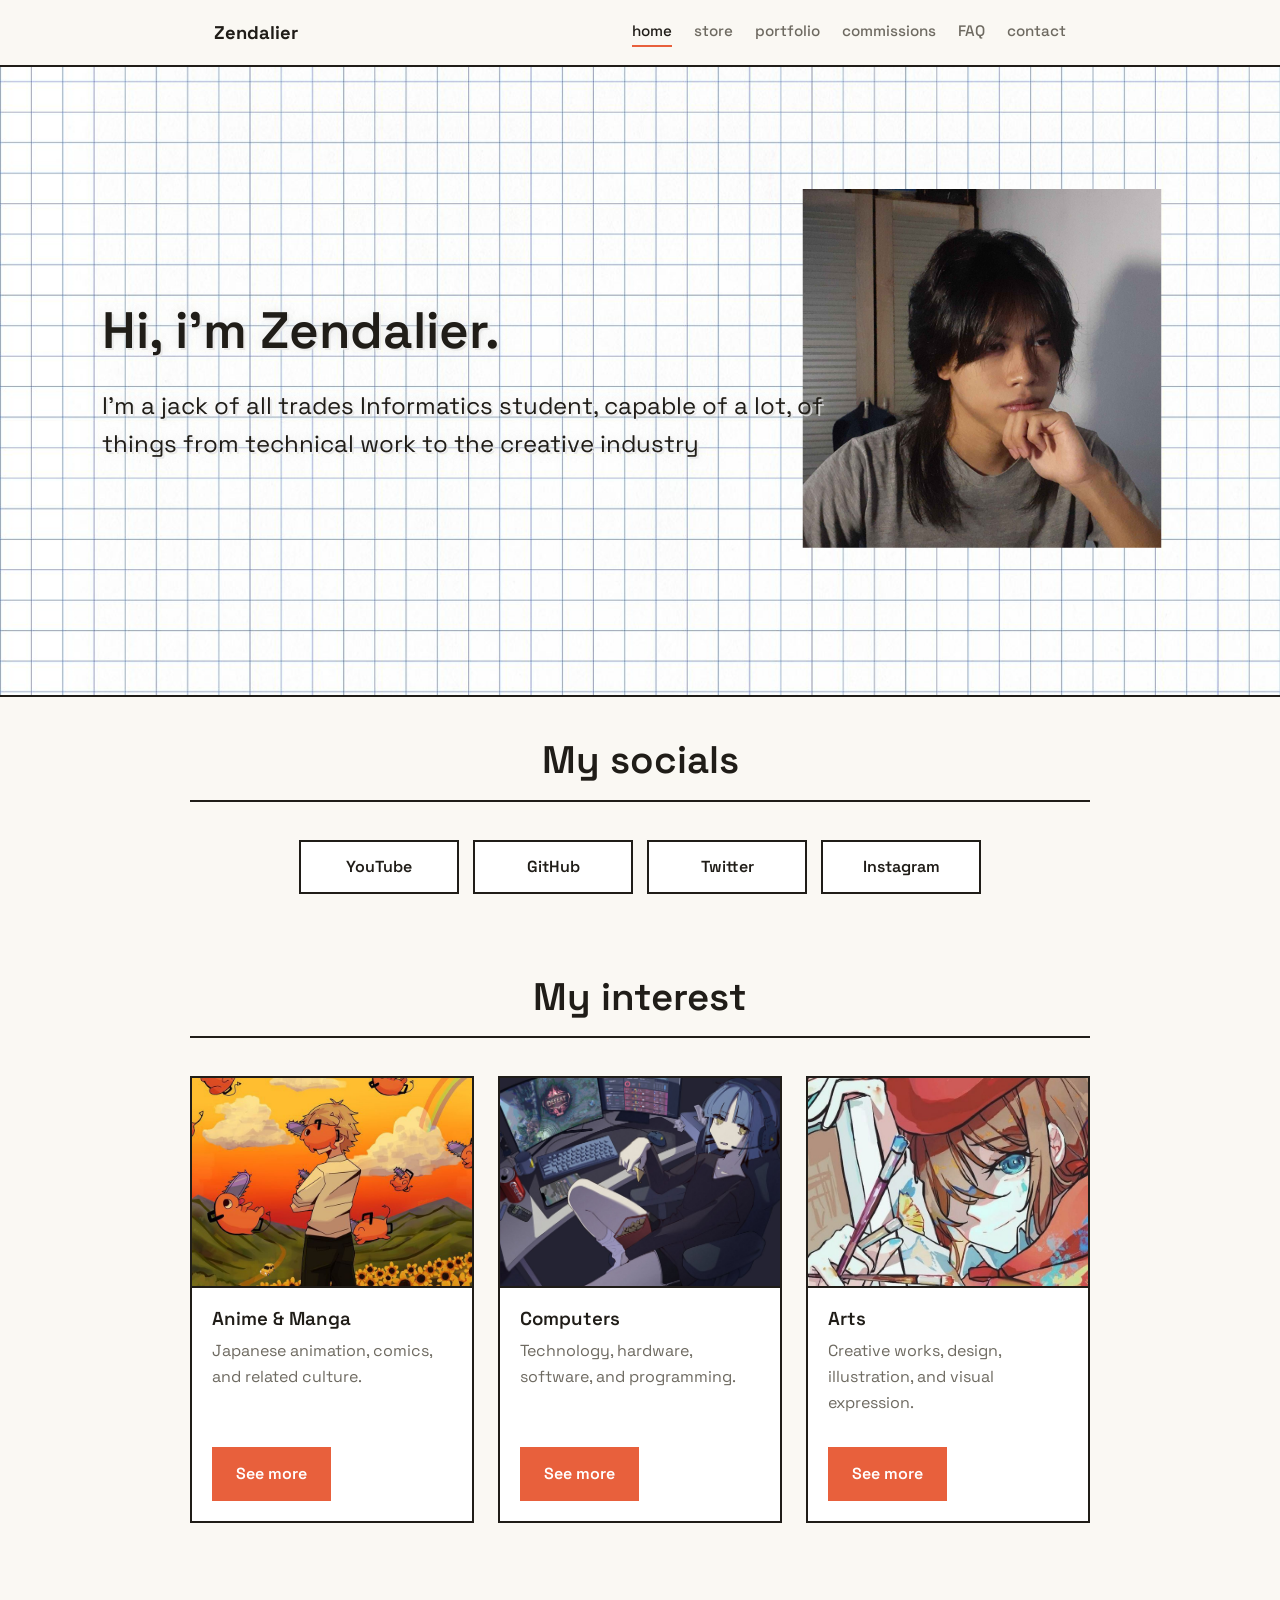
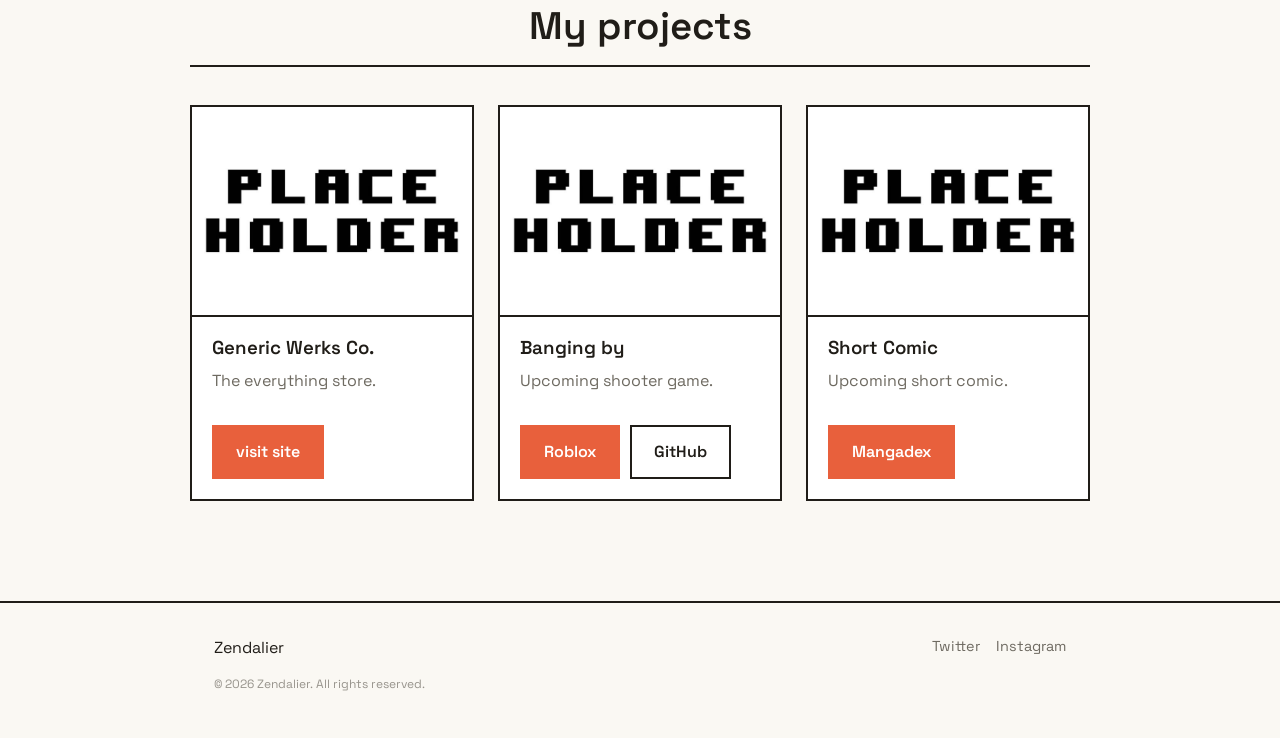
==== commit 2b2c8bbb: "updates" ====
--- a/index.html
+++ b/index.html
@@ -13,7 +13,7 @@
   <header class="site-header">
     <div class="site-header__inner">
       <a class="brand" href="index.html">
-        <img src="assets/images/logomark.jpg" alt="">
+<!--        <img src="assets/images/logomark.jpg" alt=""> -->
         Zendalier
       </a>
       <nav class="main-nav" id="main-nav">
@@ -32,10 +32,10 @@
 
   <main>
     <section class="hero">
-      <img class="hero__bg" src="assets/images/yanineko.png">
+      <img class="hero__bg" src="assets/images/hero.png">
       <div class="hero__content container">
-        <h1 class="hero__title">Hi, im Zendalier.</h1>
-        <p class="hero__subtitle">20 year old Informatics major who's a jack of all trades, master of none. i am able do everything but im mediocre at everything</p>
+        <h1 class="hero__title">Hi, i'm Zendalier.</h1>
+        <p class="hero__subtitle">I'm a jack of all trades Informatics student, capable of a lot, of things from technical work to the creative industry</p>
       </div>
     </section>
 
@@ -45,7 +45,7 @@
             <a class="btn" href="https://www.youtube.com/@zendalier">YouTube</a>
             <a class="btn" href="https://github.com/zendalier">GitHub</a>
             <a class="btn" href="https://x.com/Zendalier">Twitter</a>
-            <a class="btn" href="https://www.instagram.com/zendalier/">Instagram</a>
+            <a class="btn" href="https://www.instagram.com/zendalierx/">Instagram</a>
 
           </div>
     </section>
@@ -129,12 +129,14 @@
       <span>Zendalier</span>
       <div class="site-footer__socials">
         <a href="https://x.com/Zendalier" >Twitter</a>
-        <a href="https://www.instagram.com/zendalier/" >Instagram</a>
+        <a href="https://www.instagram.com/zendalierx/" >Instagram</a>
       </div>
       <p class="site-footer__legal">&copy; 2026 Zendalier. All rights reserved.</p>
     </div>
   </footer>
 
+<!-- git test -->
+
   <script src="js/script.js"></script>
 </body>
 </html>
--- a/css/style.css
+++ b/css/style.css
@@ -143,7 +143,7 @@
 /* =========================================================
    HERO (home page)
    ========================================================= */
-.hero { padding: 64px 0 40px; }
+.hero { padding: 64px 0 40px; border-bottom: 2px solid var(--color-ink); }
 .hero__title { font-size: clamp(2.2rem, 5vw, 3.2rem); }
 .hero__title span { color: var(--color-accent); }
 .hero__subtitle { max-width: 50ch; font-size: 1.05rem; }
@@ -172,10 +172,15 @@
   padding-left: clamp(24px, 8vw, 125px);
   padding-right: 24px;
 }
-.hero__content .hero__title,
+.hero__content .hero__title {
+  color: var(--color-ink);
+  text-shadow: 2px 2px 0 rgba(230, 230, 230, 0.8), 0 0 12px rgba(230, 230, 230, 0.8);
+  
+}
 .hero__content .hero__subtitle {
-  color: var(--color-bg);
-  text-shadow: 2px 2px 0 rgba(0,0,0,0.8), 0 0 12px rgba(0,0,0,0.5);
+  color: var(--color-ink);
+  text-shadow: 2px 2px 0 rgba(230, 230, 230, 0.8), 0 0 12px rgba(230, 230, 230, 0.8);
+  font-size: x-large;
 }
 
 /* =========================================================
